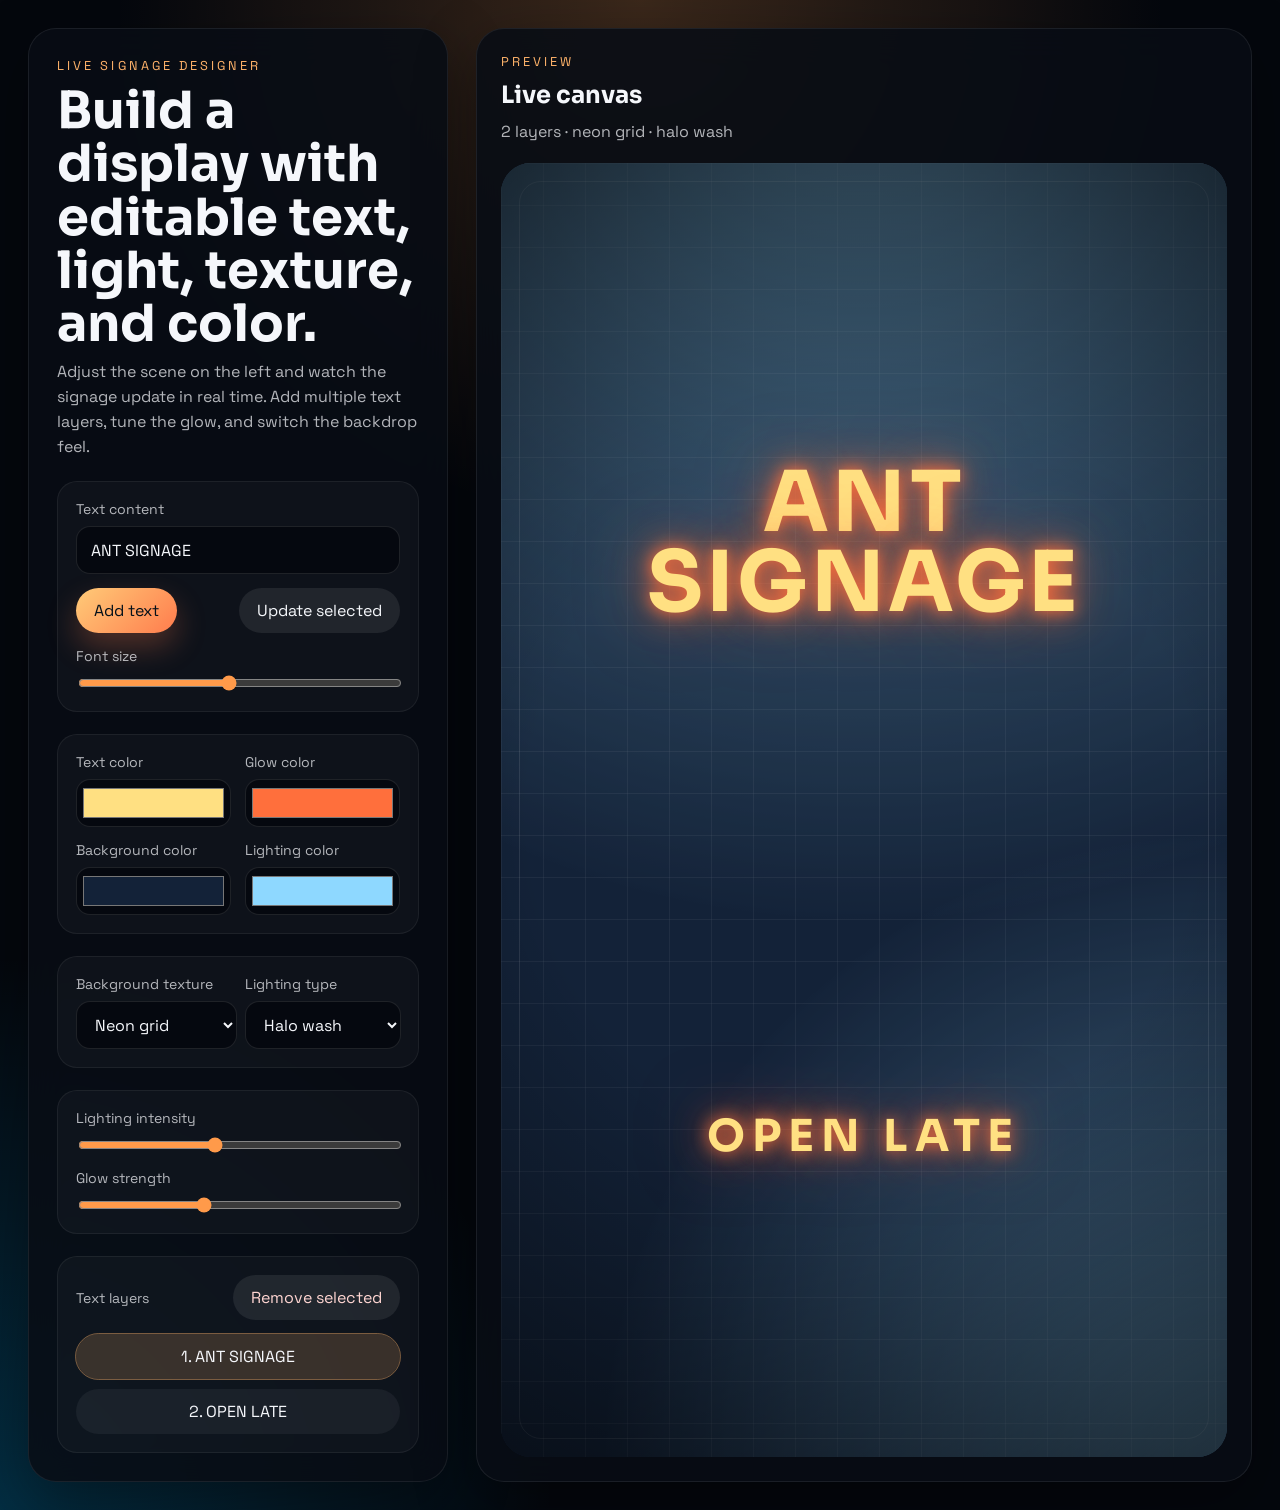
==== index.html @ ca766d98 "Add initial implementation of Ant Signage Studio with HTML, CSS, and JavaScript" ====
<!DOCTYPE html>
<html lang="en">
<head>
  <meta charset="UTF-8">
  <meta name="viewport" content="width=device-width, initial-scale=1.0">
  <title>Ant Signage Studio</title>
  <link rel="preconnect" href="https://fonts.googleapis.com">
  <link rel="preconnect" href="https://fonts.gstatic.com" crossorigin>
  <link href="https://fonts.googleapis.com/css2?family=Space+Grotesk:wght@400;500;700&family=Sora:wght@400;600;700&display=swap" rel="stylesheet">
  <link rel="stylesheet" href="styles.css">
</head>
<body>
  <main class="app-shell">
    <section class="control-panel">
      <div class="panel-copy">
        <p class="eyebrow">Live Signage Designer</p>
        <h1>Build a display with editable text, light, texture, and color.</h1>
        <p class="intro">Adjust the scene on the left and watch the signage update in real time. Add multiple text layers, tune the glow, and switch the backdrop feel.</p>
      </div>

      <div class="control-group">
        <div class="control-row">
          <label for="textInput">Text content</label>
          <input id="textInput" name="textInput" type="text" maxlength="48" placeholder="Enter signage text">
        </div>
        <div class="button-row">
          <button id="addTextButton" type="button">Add text</button>
          <button id="updateTextButton" type="button" class="secondary">Update selected</button>
        </div>
        <div class="control-row">
          <label for="fontSize">Font size</label>
          <input id="fontSize" name="fontSize" type="range" min="32" max="144" value="84">
        </div>
      </div>

      <div class="control-group split-grid">
        <div class="control-row">
          <label for="textColor">Text color</label>
          <input id="textColor" name="textColor" type="color" value="#ffe082">
        </div>
        <div class="control-row">
          <label for="glowColor">Glow color</label>
          <input id="glowColor" name="glowColor" type="color" value="#ff6f3c">
        </div>
        <div class="control-row">
          <label for="bgColor">Background color</label>
          <input id="bgColor" name="bgColor" type="color" value="#132238">
        </div>
        <div class="control-row">
          <label for="lightingColor">Lighting color</label>
          <input id="lightingColor" name="lightingColor" type="color" value="#8ed8ff">
        </div>
      </div>

      <div class="control-group split-grid">
        <div class="control-row">
          <label for="textureSelect">Background texture</label>
          <select id="textureSelect" name="textureSelect">
            <option value="grid">Neon grid</option>
            <option value="brushed">Brushed metal</option>
            <option value="grain">Paper grain</option>
            <option value="velvet">Velvet haze</option>
          </select>
        </div>
        <div class="control-row">
          <label for="lightPreset">Lighting type</label>
          <select id="lightPreset" name="lightPreset">
            <option value="halo">Halo wash</option>
            <option value="spotlight">Spotlight</option>
            <option value="neon">Neon edge</option>
            <option value="sunset">Sunset bloom</option>
          </select>
        </div>
      </div>

      <div class="control-group">
        <div class="control-row">
          <label for="lightingIntensity">Lighting intensity</label>
          <input id="lightingIntensity" name="lightingIntensity" type="range" min="20" max="120" value="62">
        </div>
        <div class="control-row">
          <label for="glowStrength">Glow strength</label>
          <input id="glowStrength" name="glowStrength" type="range" min="10" max="120" value="52">
        </div>
      </div>

      <div class="control-group">
        <div class="list-header">
          <span>Text layers</span>
          <button id="removeTextButton" type="button" class="secondary danger">Remove selected</button>
        </div>
        <ul id="layerList" class="layer-list" aria-label="Text layers"></ul>
      </div>
    </section>

    <section class="preview-shell">
      <div class="stage-meta">
        <div>
          <p class="eyebrow">Preview</p>
          <h2>Live canvas</h2>
        </div>
        <p id="stageSummary" class="summary">1 layer · neon grid · halo wash</p>
      </div>

      <div id="signStage" class="sign-stage texture-grid light-halo">
        <div class="stage-frame"></div>
        <div class="light-pass light-pass-a"></div>
        <div class="light-pass light-pass-b"></div>
        <div id="signTextStack" class="sign-text-stack" aria-live="polite"></div>
      </div>
    </section>
  </main>

  <template id="layerItemTemplate">
    <li class="layer-item">
      <button type="button" class="layer-chip"></button>
    </li>
  </template>

  <script src="script.js"></script>
</body>
</html>
---- styles.css ----
:root {
  color-scheme: dark;
  --panel-bg: rgba(9, 13, 21, 0.88);
  --panel-border: rgba(255, 255, 255, 0.08);
  --stage-bg: #132238;
  --text-color: #ffe082;
  --glow-color: #ff6f3c;
  --lighting-color: #8ed8ff;
  --glow-strength: 52;
  --lighting-intensity: 0.62;
  --font-size: 84px;
  --texture-opacity: 0.3;
}

* {
  box-sizing: border-box;
}

body {
  margin: 0;
  min-height: 100vh;
  font-family: "Space Grotesk", sans-serif;
  background:
    radial-gradient(circle at top, rgba(255, 156, 74, 0.22), transparent 32%),
    radial-gradient(circle at bottom left, rgba(0, 183, 255, 0.22), transparent 28%),
    #04070d;
  color: #f5f7fb;
}

button,
input,
select {
  font: inherit;
}

.app-shell {
  display: grid;
  grid-template-columns: minmax(320px, 420px) minmax(360px, 1fr);
  gap: 28px;
  min-height: 100vh;
  padding: 28px;
}

.control-panel,
.preview-shell {
  position: relative;
  overflow: hidden;
  border: 1px solid var(--panel-border);
  border-radius: 28px;
  background: var(--panel-bg);
  backdrop-filter: blur(18px);
  box-shadow: 0 20px 60px rgba(0, 0, 0, 0.35);
}

.control-panel {
  display: grid;
  gap: 22px;
  padding: 28px;
}

.preview-shell {
  display: grid;
  grid-template-rows: auto 1fr;
  gap: 18px;
  padding: 24px;
}

.panel-copy h1,
.stage-meta h2 {
  margin: 0;
  font-family: "Sora", sans-serif;
}

.panel-copy h1 {
  font-size: clamp(2rem, 4vw, 3.4rem);
  line-height: 1.04;
}

.intro,
.summary {
  margin: 10px 0 0;
  color: rgba(245, 247, 251, 0.72);
  line-height: 1.55;
}

.eyebrow {
  margin: 0 0 10px;
  color: #ffb36a;
  font-size: 0.8rem;
  letter-spacing: 0.24em;
  text-transform: uppercase;
}

.control-group {
  display: grid;
  gap: 14px;
  padding: 18px;
  border: 1px solid rgba(255, 255, 255, 0.06);
  border-radius: 20px;
  background: rgba(255, 255, 255, 0.03);
}

.split-grid {
  grid-template-columns: repeat(2, minmax(0, 1fr));
}

.control-row {
  display: grid;
  gap: 8px;
}

.control-row label,
.list-header span {
  font-size: 0.88rem;
  color: rgba(245, 247, 251, 0.72);
}

input[type="text"],
select {
  height: 48px;
  border: 1px solid rgba(255, 255, 255, 0.1);
  border-radius: 14px;
  padding: 0 14px;
  background: rgba(3, 6, 12, 0.75);
  color: #f5f7fb;
}

input[type="range"] {
  width: 100%;
  accent-color: #ff9a4a;
}

input[type="color"] {
  width: 100%;
  height: 48px;
  border: 1px solid rgba(255, 255, 255, 0.1);
  border-radius: 14px;
  padding: 4px;
  background: rgba(3, 6, 12, 0.75);
}

.button-row,
.list-header {
  display: flex;
  gap: 12px;
  align-items: center;
  justify-content: space-between;
}

button {
  border: 0;
  border-radius: 999px;
  padding: 12px 18px;
  color: #041019;
  background: linear-gradient(135deg, #ffcb78, #ff7c4d);
  cursor: pointer;
  transition: transform 180ms ease, box-shadow 180ms ease, opacity 180ms ease;
  box-shadow: 0 14px 30px rgba(255, 124, 77, 0.28);
}

button:hover {
  transform: translateY(-1px);
}

button.secondary {
  color: #f5f7fb;
  background: rgba(255, 255, 255, 0.08);
  box-shadow: none;
}

button.danger {
  color: #ffd6d2;
}

.layer-list {
  display: grid;
  gap: 10px;
  margin: 0;
  padding: 0;
  list-style: none;
}

.layer-chip {
  width: 100%;
  justify-content: flex-start;
  background: rgba(255, 255, 255, 0.05);
  color: #f5f7fb;
  box-shadow: none;
}

.layer-chip.active {
  background: rgba(255, 179, 106, 0.18);
  outline: 1px solid rgba(255, 179, 106, 0.45);
}

.sign-stage {
  position: relative;
  min-height: 620px;
  overflow: hidden;
  border-radius: 30px;
  background: var(--stage-bg);
  isolation: isolate;
}

.stage-frame,
.light-pass,
.sign-stage::before,
.sign-stage::after {
  position: absolute;
  inset: 0;
  content: "";
}

.stage-frame {
  inset: 18px;
  border: 1px solid rgba(255, 255, 255, 0.1);
  border-radius: 22px;
  pointer-events: none;
}

.sign-stage::before {
  opacity: var(--texture-opacity);
  mix-blend-mode: screen;
}

.sign-stage::after {
  background: radial-gradient(circle at center, transparent 45%, rgba(0, 0, 0, 0.55) 100%);
  pointer-events: none;
}

.light-pass {
  pointer-events: none;
  mix-blend-mode: screen;
  opacity: var(--lighting-intensity);
}

.light-pass-a {
  background: radial-gradient(circle at top, color-mix(in srgb, var(--lighting-color) 78%, transparent), transparent 55%);
}

.light-pass-b {
  background: radial-gradient(circle at bottom right, color-mix(in srgb, var(--lighting-color) 62%, transparent), transparent 42%);
}

.sign-text-stack {
  position: relative;
  z-index: 1;
  display: grid;
  place-items: center;
  gap: 14px;
  min-height: 100%;
  padding: 60px 48px;
  text-align: center;
}

.sign-text {
  max-width: 100%;
  font-family: "Sora", sans-serif;
  font-size: var(--font-size);
  font-weight: 700;
  line-height: 0.95;
  letter-spacing: 0.04em;
  color: var(--text-color);
  text-wrap: balance;
  text-shadow:
    0 0 calc(var(--glow-strength) * 0.3px) color-mix(in srgb, var(--glow-color) 100%, transparent),
    0 0 calc(var(--glow-strength) * 0.7px) color-mix(in srgb, var(--glow-color) 78%, transparent),
    0 0 calc(var(--glow-strength) * 1.4px) color-mix(in srgb, var(--glow-color) 52%, transparent);
  animation: rise-in 500ms ease both;
}

.sign-text.subtle {
  opacity: 0.72;
  font-size: calc(var(--font-size) * 0.52);
  letter-spacing: 0.16em;
}

.texture-grid::before {
  background:
    linear-gradient(rgba(255, 255, 255, 0.16) 1px, transparent 1px),
    linear-gradient(90deg, rgba(255, 255, 255, 0.16) 1px, transparent 1px);
  background-size: 42px 42px;
}

.texture-brushed::before {
  background:
    repeating-linear-gradient(100deg, rgba(255, 255, 255, 0.08) 0 2px, transparent 2px 6px),
    linear-gradient(180deg, rgba(255, 255, 255, 0.2), transparent 40%);
}

.texture-grain::before {
  background:
    radial-gradient(circle at 20% 20%, rgba(255, 255, 255, 0.12) 0 1px, transparent 1px),
    radial-gradient(circle at 70% 30%, rgba(255, 255, 255, 0.08) 0 1px, transparent 1px),
    radial-gradient(circle at 40% 70%, rgba(255, 255, 255, 0.12) 0 1px, transparent 1px);
  background-size: 18px 18px;
}

.texture-velvet::before {
  background:
    radial-gradient(circle at 10% 20%, rgba(255, 255, 255, 0.18), transparent 25%),
    radial-gradient(circle at 80% 25%, rgba(255, 255, 255, 0.14), transparent 32%),
    radial-gradient(circle at 50% 78%, rgba(255, 255, 255, 0.12), transparent 24%);
}

.light-halo .light-pass-a {
  transform: scale(1.2);
}

.light-spotlight .light-pass-a {
  background: radial-gradient(circle at 50% 18%, color-mix(in srgb, var(--lighting-color) 92%, transparent), transparent 38%);
}

.light-spotlight .light-pass-b {
  background: radial-gradient(circle at 50% 85%, rgba(255, 255, 255, 0.12), transparent 32%);
}

.light-neon .light-pass-a {
  background: linear-gradient(180deg, color-mix(in srgb, var(--lighting-color) 62%, transparent), transparent 26%);
}

.light-neon .light-pass-b {
  background: linear-gradient(90deg, transparent, color-mix(in srgb, var(--lighting-color) 42%, transparent), transparent);
}

.light-sunset .light-pass-a {
  background: radial-gradient(circle at 20% 15%, rgba(255, 173, 110, 0.9), transparent 35%);
}

.light-sunset .light-pass-b {
  background: radial-gradient(circle at 78% 80%, rgba(255, 114, 74, 0.85), transparent 36%);
}

@keyframes rise-in {
  from {
    opacity: 0;
    transform: translateY(16px) scale(0.98);
  }

  to {
    opacity: 1;
    transform: translateY(0) scale(1);
  }
}

@media (max-width: 980px) {
  .app-shell {
    grid-template-columns: 1fr;
  }

  .sign-stage {
    min-height: 460px;
  }
}

@media (max-width: 640px) {
  .app-shell {
    padding: 16px;
  }

  .control-panel,
  .preview-shell {
    border-radius: 22px;
    padding: 18px;
  }

  .split-grid {
    grid-template-columns: 1fr;
  }

  .button-row,
  .list-header {
    flex-direction: column;
    align-items: stretch;
  }

  .sign-text-stack {
    padding: 40px 24px;
  }
}
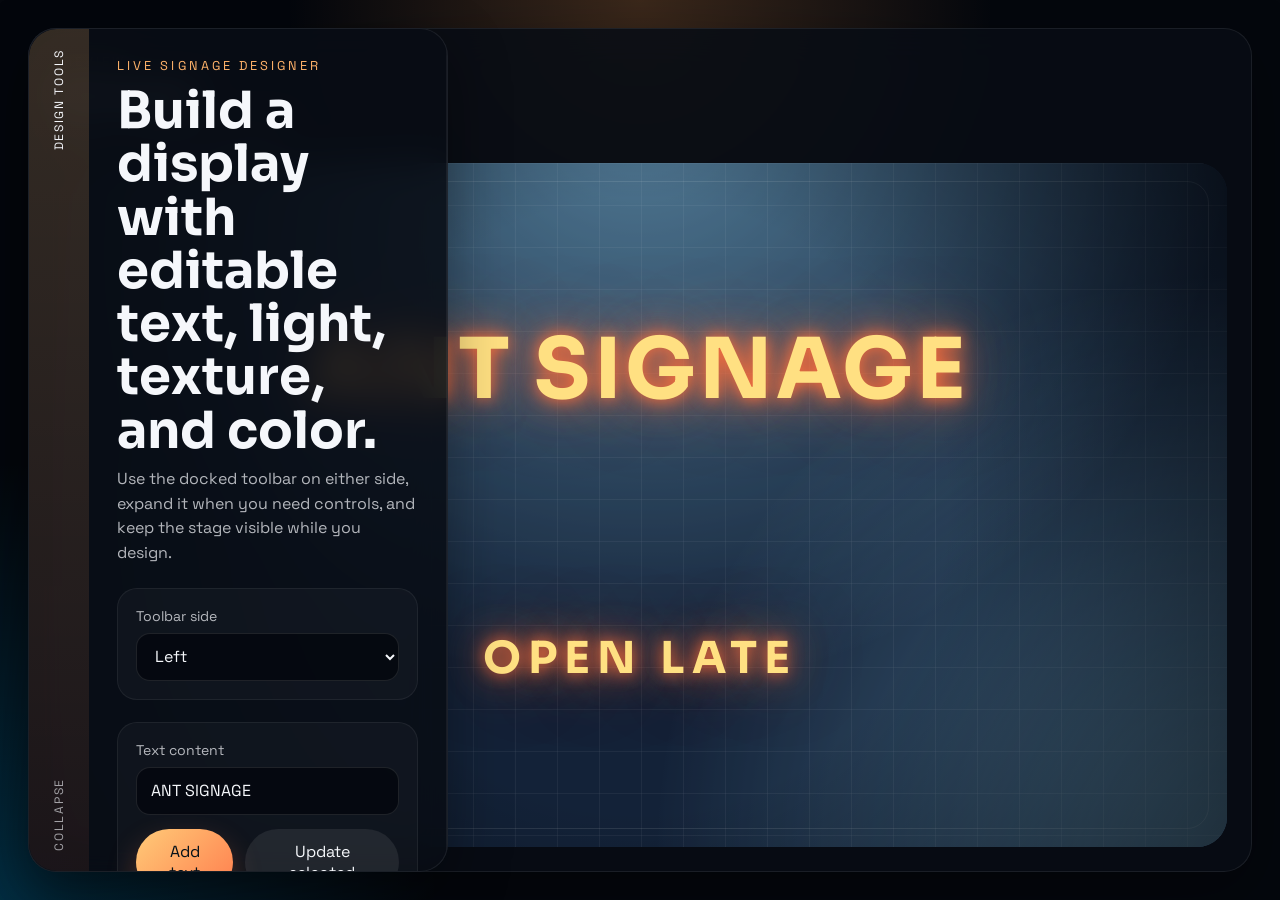
==== commit 1dde557c: "Refactor toolbar layout and functionality for improved design experience" ====
--- a/index.html
+++ b/index.html
@@ -11,87 +11,104 @@
 </head>
 <body>
   <main class="app-shell">
-    <section class="control-panel">
-      <div class="panel-copy">
-        <p class="eyebrow">Live Signage Designer</p>
-        <h1>Build a display with editable text, light, texture, and color.</h1>
-        <p class="intro">Adjust the scene on the left and watch the signage update in real time. Add multiple text layers, tune the glow, and switch the backdrop feel.</p>
-      </div>
+    <aside id="toolbar" class="toolbar toolbar-left is-expanded" aria-label="Design toolbar">
+      <button id="toolbarToggle" class="toolbar-handle" type="button" aria-expanded="true" aria-controls="toolbarContent">
+        <span class="toolbar-handle-title">Design tools</span>
+        <span id="toolbarToggleIcon" class="toolbar-handle-icon">Collapse</span>
+      </button>
 
-      <div class="control-group">
-        <div class="control-row">
-          <label for="textInput">Text content</label>
-          <input id="textInput" name="textInput" type="text" maxlength="48" placeholder="Enter signage text">
+      <section id="toolbarContent" class="toolbar-content">
+        <div class="panel-copy">
+          <p class="eyebrow">Live Signage Designer</p>
+          <h1>Build a display with editable text, light, texture, and color.</h1>
+          <p class="intro">Use the docked toolbar on either side, expand it when you need controls, and keep the stage visible while you design.</p>
         </div>
-        <div class="button-row">
-          <button id="addTextButton" type="button">Add text</button>
-          <button id="updateTextButton" type="button" class="secondary">Update selected</button>
+
+        <div class="control-group compact-grid">
+          <div class="control-row">
+            <label for="toolbarSide">Toolbar side</label>
+            <select id="toolbarSide" name="toolbarSide">
+              <option value="left">Left</option>
+              <option value="right">Right</option>
+            </select>
+          </div>
         </div>
-        <div class="control-row">
-          <label for="fontSize">Font size</label>
-          <input id="fontSize" name="fontSize" type="range" min="32" max="144" value="84">
+
+        <div class="control-group">
+          <div class="control-row">
+            <label for="textInput">Text content</label>
+            <input id="textInput" name="textInput" type="text" maxlength="48" placeholder="Enter signage text">
+          </div>
+          <div class="button-row">
+            <button id="addTextButton" type="button">Add text</button>
+            <button id="updateTextButton" type="button" class="secondary">Update selected</button>
+          </div>
+          <div class="control-row">
+            <label for="fontSize">Font size</label>
+            <input id="fontSize" name="fontSize" type="range" min="32" max="144" value="84">
+          </div>
         </div>
-      </div>
 
-      <div class="control-group split-grid">
-        <div class="control-row">
-          <label for="textColor">Text color</label>
-          <input id="textColor" name="textColor" type="color" value="#ffe082">
+        <div class="control-group split-grid">
+          <div class="control-row">
+            <label for="textColor">Text color</label>
+            <input id="textColor" name="textColor" type="color" value="#ffe082">
+          </div>
+          <div class="control-row">
+            <label for="glowColor">Glow color</label>
+            <input id="glowColor" name="glowColor" type="color" value="#ff6f3c">
+          </div>
+          <div class="control-row">
+            <label for="bgColor">Background color</label>
+            <input id="bgColor" name="bgColor" type="color" value="#132238">
+          </div>
+          <div class="control-row">
+            <label for="lightingColor">Lighting color</label>
+            <input id="lightingColor" name="lightingColor" type="color" value="#8ed8ff">
+          </div>
         </div>
-        <div class="control-row">
-          <label for="glowColor">Glow color</label>
-          <input id="glowColor" name="glowColor" type="color" value="#ff6f3c">
+
+        <div class="control-group split-grid">
+          <div class="control-row">
+            <label for="textureSelect">Background texture</label>
+            <select id="textureSelect" name="textureSelect">
+              <option value="grid">Neon grid</option>
+              <option value="brushed">Brushed metal</option>
+              <option value="grain">Paper grain</option>
+              <option value="velvet">Velvet haze</option>
+            </select>
+          </div>
+          <div class="control-row">
+            <label for="lightPreset">Lighting type</label>
+            <select id="lightPreset" name="lightPreset">
+              <option value="halo">Halo wash</option>
+              <option value="spotlight">Spotlight</option>
+              <option value="neon">Neon edge</option>
+              <option value="sunset">Sunset bloom</option>
+            </select>
+          </div>
         </div>
-        <div class="control-row">
-          <label for="bgColor">Background color</label>
-          <input id="bgColor" name="bgColor" type="color" value="#132238">
+
+        <div class="control-group">
+          <div class="control-row">
+            <label for="lightingIntensity">Lighting intensity</label>
+            <input id="lightingIntensity" name="lightingIntensity" type="range" min="20" max="120" value="62">
+          </div>
+          <div class="control-row">
+            <label for="glowStrength">Glow strength</label>
+            <input id="glowStrength" name="glowStrength" type="range" min="10" max="120" value="52">
+          </div>
         </div>
-        <div class="control-row">
-          <label for="lightingColor">Lighting color</label>
-          <input id="lightingColor" name="lightingColor" type="color" value="#8ed8ff">
+
+        <div class="control-group">
+          <div class="list-header">
+            <span>Text layers</span>
+            <button id="removeTextButton" type="button" class="secondary danger">Remove selected</button>
+          </div>
+          <ul id="layerList" class="layer-list" aria-label="Text layers"></ul>
         </div>
-      </div>
-
-      <div class="control-group split-grid">
-        <div class="control-row">
-          <label for="textureSelect">Background texture</label>
-          <select id="textureSelect" name="textureSelect">
-            <option value="grid">Neon grid</option>
-            <option value="brushed">Brushed metal</option>
-            <option value="grain">Paper grain</option>
-            <option value="velvet">Velvet haze</option>
-          </select>
-        </div>
-        <div class="control-row">
-          <label for="lightPreset">Lighting type</label>
-          <select id="lightPreset" name="lightPreset">
-            <option value="halo">Halo wash</option>
-            <option value="spotlight">Spotlight</option>
-            <option value="neon">Neon edge</option>
-            <option value="sunset">Sunset bloom</option>
-          </select>
-        </div>
-      </div>
-
-      <div class="control-group">
-        <div class="control-row">
-          <label for="lightingIntensity">Lighting intensity</label>
-          <input id="lightingIntensity" name="lightingIntensity" type="range" min="20" max="120" value="62">
-        </div>
-        <div class="control-row">
-          <label for="glowStrength">Glow strength</label>
-          <input id="glowStrength" name="glowStrength" type="range" min="10" max="120" value="52">
-        </div>
-      </div>
-
-      <div class="control-group">
-        <div class="list-header">
-          <span>Text layers</span>
-          <button id="removeTextButton" type="button" class="secondary danger">Remove selected</button>
-        </div>
-        <ul id="layerList" class="layer-list" aria-label="Text layers"></ul>
-      </div>
-    </section>
+      </section>
+    </aside>
 
     <section class="preview-shell">
       <div class="stage-meta">
--- a/styles.css
+++ b/styles.css
@@ -34,14 +34,12 @@
 }
 
 .app-shell {
-  display: grid;
-  grid-template-columns: minmax(320px, 420px) minmax(360px, 1fr);
-  gap: 28px;
+  position: relative;
   min-height: 100vh;
   padding: 28px;
 }
 
-.control-panel,
+.toolbar,
 .preview-shell {
   position: relative;
   overflow: hidden;
@@ -52,16 +50,107 @@
   box-shadow: 0 20px 60px rgba(0, 0, 0, 0.35);
 }
 
-.control-panel {
+.toolbar {
+  position: absolute;
+  top: 28px;
+  bottom: 28px;
+  z-index: 3;
+  display: flex;
+  gap: 0;
+  width: min(420px, calc(100vw - 56px));
+  transition: transform 220ms ease, width 220ms ease;
+}
+
+.toolbar-left {
+  left: 28px;
+}
+
+.toolbar-right {
+  right: 28px;
+  flex-direction: row-reverse;
+}
+
+.toolbar-content {
+  width: min(360px, calc(100vw - 130px));
+  height: 100%;
+  overflow: auto;
   display: grid;
   gap: 22px;
   padding: 28px;
+  border-left: 1px solid rgba(255, 255, 255, 0.06);
+}
+
+.toolbar-left .toolbar-content {
+  border-left: 0;
+  border-right: 1px solid rgba(255, 255, 255, 0.06);
+}
+
+.toolbar-handle {
+  width: 60px;
+  min-width: 60px;
+  padding: 20px 10px;
+  display: flex;
+  flex-direction: column;
+  align-items: center;
+  justify-content: space-between;
+  gap: 14px;
+  border-radius: 0;
+  color: #f5f7fb;
+  background: linear-gradient(180deg, rgba(255, 185, 107, 0.18), rgba(255, 124, 77, 0.08));
+  box-shadow: none;
+}
+
+.toolbar-left .toolbar-handle {
+  border-radius: 28px 0 0 28px;
+}
+
+.toolbar-right .toolbar-handle {
+  border-radius: 0 28px 28px 0;
+}
+
+.toolbar-handle:hover {
+  transform: none;
+}
+
+.toolbar-handle-title,
+.toolbar-handle-icon {
+  writing-mode: vertical-rl;
+  transform: rotate(180deg);
+  letter-spacing: 0.14em;
+  text-transform: uppercase;
+  font-size: 0.76rem;
+}
+
+.toolbar-handle-icon {
+  color: rgba(245, 247, 251, 0.62);
+}
+
+.toolbar:not(.is-expanded) {
+  width: 60px;
+}
+
+.toolbar:not(.is-expanded) .toolbar-content {
+  opacity: 0;
+  pointer-events: none;
+}
+
+.toolbar:not(.is-expanded).toolbar-left {
+  transform: translateX(calc(-100% + 60px));
+}
+
+.toolbar:not(.is-expanded).toolbar-right {
+  transform: translateX(calc(100% - 60px));
+}
+
+.compact-grid {
+  grid-template-columns: 1fr;
 }
 
 .preview-shell {
   display: grid;
   grid-template-rows: auto 1fr;
   gap: 18px;
+  min-height: calc(100vh - 56px);
   padding: 24px;
 }
 
@@ -345,22 +434,69 @@
 
 @media (max-width: 980px) {
   .app-shell {
-    grid-template-columns: 1fr;
+    padding-top: 94px;
   }
 
   .sign-stage {
     min-height: 460px;
+  }
+
+  .toolbar {
+    top: 16px;
+    bottom: auto;
+    left: 16px;
+    right: 16px;
+    width: auto;
+    max-height: min(70vh, 760px);
+  }
+
+  .toolbar-right,
+  .toolbar-left {
+    flex-direction: column;
+  }
+
+  .toolbar-content,
+  .toolbar-left .toolbar-content {
+    width: 100%;
+    border-right: 0;
+    border-left: 0;
+    border-top: 1px solid rgba(255, 255, 255, 0.06);
+  }
+
+  .toolbar-handle,
+  .toolbar-left .toolbar-handle,
+  .toolbar-right .toolbar-handle {
+    width: 100%;
+    min-width: 0;
+    flex-direction: row;
+    border-radius: 28px 28px 0 0;
+  }
+
+  .toolbar-handle-title,
+  .toolbar-handle-icon {
+    writing-mode: initial;
+    transform: none;
+  }
+
+  .toolbar:not(.is-expanded) {
+    width: auto;
+    transform: translateY(calc(-100% + 64px));
   }
 }
 
 @media (max-width: 640px) {
   .app-shell {
     padding: 16px;
-  }
-
-  .control-panel,
+    padding-top: 86px;
+  }
+
+  .toolbar,
   .preview-shell {
     border-radius: 22px;
+  }
+
+  .toolbar-content,
+  .preview-shell {
     padding: 18px;
   }
 
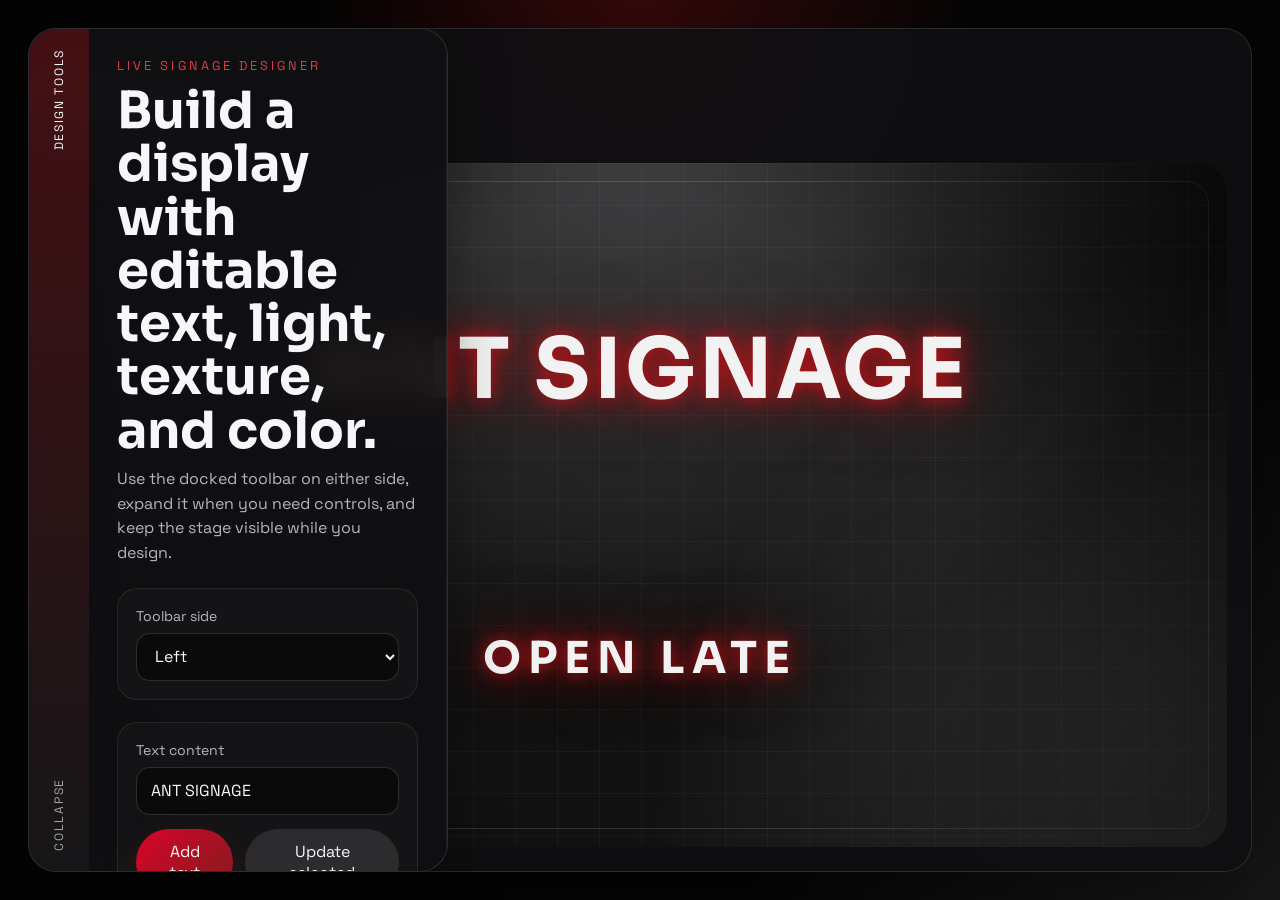
==== commit e22bb93d: "Update color scheme and styles for improved visual consistency" ====
--- a/index.html
+++ b/index.html
@@ -52,19 +52,19 @@
         <div class="control-group split-grid">
           <div class="control-row">
             <label for="textColor">Text color</label>
-            <input id="textColor" name="textColor" type="color" value="#ffe082">
+            <input id="textColor" name="textColor" type="color" value="#f2f2f2">
           </div>
           <div class="control-row">
             <label for="glowColor">Glow color</label>
-            <input id="glowColor" name="glowColor" type="color" value="#ff6f3c">
+            <input id="glowColor" name="glowColor" type="color" value="#b31217">
           </div>
           <div class="control-row">
             <label for="bgColor">Background color</label>
-            <input id="bgColor" name="bgColor" type="color" value="#132238">
+            <input id="bgColor" name="bgColor" type="color" value="#121212">
           </div>
           <div class="control-row">
             <label for="lightingColor">Lighting color</label>
-            <input id="lightingColor" name="lightingColor" type="color" value="#8ed8ff">
+            <input id="lightingColor" name="lightingColor" type="color" value="#6e6e73">
           </div>
         </div>
 
--- a/styles.css
+++ b/styles.css
@@ -1,15 +1,15 @@
 :root {
   color-scheme: dark;
-  --panel-bg: rgba(9, 13, 21, 0.88);
-  --panel-border: rgba(255, 255, 255, 0.08);
-  --stage-bg: #132238;
-  --text-color: #ffe082;
-  --glow-color: #ff6f3c;
-  --lighting-color: #8ed8ff;
+  --panel-bg: rgba(16, 16, 18, 0.92);
+  --panel-border: rgba(255, 255, 255, 0.12);
+  --stage-bg: #121212;
+  --text-color: #f2f2f2;
+  --glow-color: #b31217;
+  --lighting-color: #6e6e73;
   --glow-strength: 52;
   --lighting-intensity: 0.62;
   --font-size: 84px;
-  --texture-opacity: 0.3;
+  --texture-opacity: 0.22;
 }
 
 * {
@@ -21,9 +21,9 @@
   min-height: 100vh;
   font-family: "Space Grotesk", sans-serif;
   background:
-    radial-gradient(circle at top, rgba(255, 156, 74, 0.22), transparent 32%),
-    radial-gradient(circle at bottom left, rgba(0, 183, 255, 0.22), transparent 28%),
-    #04070d;
+    radial-gradient(circle at top, rgba(179, 18, 23, 0.28), transparent 30%),
+    radial-gradient(circle at bottom right, rgba(88, 88, 92, 0.22), transparent 34%),
+    #050505;
   color: #f5f7fb;
 }
 
@@ -96,7 +96,7 @@
   gap: 14px;
   border-radius: 0;
   color: #f5f7fb;
-  background: linear-gradient(180deg, rgba(255, 185, 107, 0.18), rgba(255, 124, 77, 0.08));
+  background: linear-gradient(180deg, rgba(179, 18, 23, 0.32), rgba(58, 58, 60, 0.18));
   box-shadow: none;
 }
 
@@ -174,7 +174,7 @@
 
 .eyebrow {
   margin: 0 0 10px;
-  color: #ffb36a;
+  color: #d64045;
   font-size: 0.8rem;
   letter-spacing: 0.24em;
   text-transform: uppercase;
@@ -184,9 +184,9 @@
   display: grid;
   gap: 14px;
   padding: 18px;
-  border: 1px solid rgba(255, 255, 255, 0.06);
+  border: 1px solid rgba(255, 255, 255, 0.08);
   border-radius: 20px;
-  background: rgba(255, 255, 255, 0.03);
+  background: rgba(255, 255, 255, 0.025);
 }
 
 .split-grid {
@@ -207,25 +207,25 @@
 input[type="text"],
 select {
   height: 48px;
-  border: 1px solid rgba(255, 255, 255, 0.1);
+  border: 1px solid rgba(255, 255, 255, 0.14);
   border-radius: 14px;
   padding: 0 14px;
-  background: rgba(3, 6, 12, 0.75);
+  background: rgba(10, 10, 11, 0.92);
   color: #f5f7fb;
 }
 
 input[type="range"] {
   width: 100%;
-  accent-color: #ff9a4a;
+  accent-color: #c1121f;
 }
 
 input[type="color"] {
   width: 100%;
   height: 48px;
-  border: 1px solid rgba(255, 255, 255, 0.1);
+  border: 1px solid rgba(255, 255, 255, 0.14);
   border-radius: 14px;
   padding: 4px;
-  background: rgba(3, 6, 12, 0.75);
+  background: rgba(10, 10, 11, 0.92);
 }
 
 .button-row,
@@ -240,11 +240,11 @@
   border: 0;
   border-radius: 999px;
   padding: 12px 18px;
-  color: #041019;
-  background: linear-gradient(135deg, #ffcb78, #ff7c4d);
+  color: #f8f8f8;
+  background: linear-gradient(135deg, #d90429, #7f1d1d);
   cursor: pointer;
   transition: transform 180ms ease, box-shadow 180ms ease, opacity 180ms ease;
-  box-shadow: 0 14px 30px rgba(255, 124, 77, 0.28);
+  box-shadow: 0 14px 30px rgba(127, 29, 29, 0.34);
 }
 
 button:hover {
@@ -253,7 +253,7 @@
 
 button.secondary {
   color: #f5f7fb;
-  background: rgba(255, 255, 255, 0.08);
+  background: rgba(255, 255, 255, 0.1);
   box-shadow: none;
 }
 
@@ -278,8 +278,8 @@
 }
 
 .layer-chip.active {
-  background: rgba(255, 179, 106, 0.18);
-  outline: 1px solid rgba(255, 179, 106, 0.45);
+  background: rgba(179, 18, 23, 0.18);
+  outline: 1px solid rgba(217, 4, 41, 0.5);
 }
 
 .sign-stage {
@@ -302,7 +302,7 @@
 
 .stage-frame {
   inset: 18px;
-  border: 1px solid rgba(255, 255, 255, 0.1);
+  border: 1px solid rgba(255, 255, 255, 0.14);
   border-radius: 22px;
   pointer-events: none;
 }
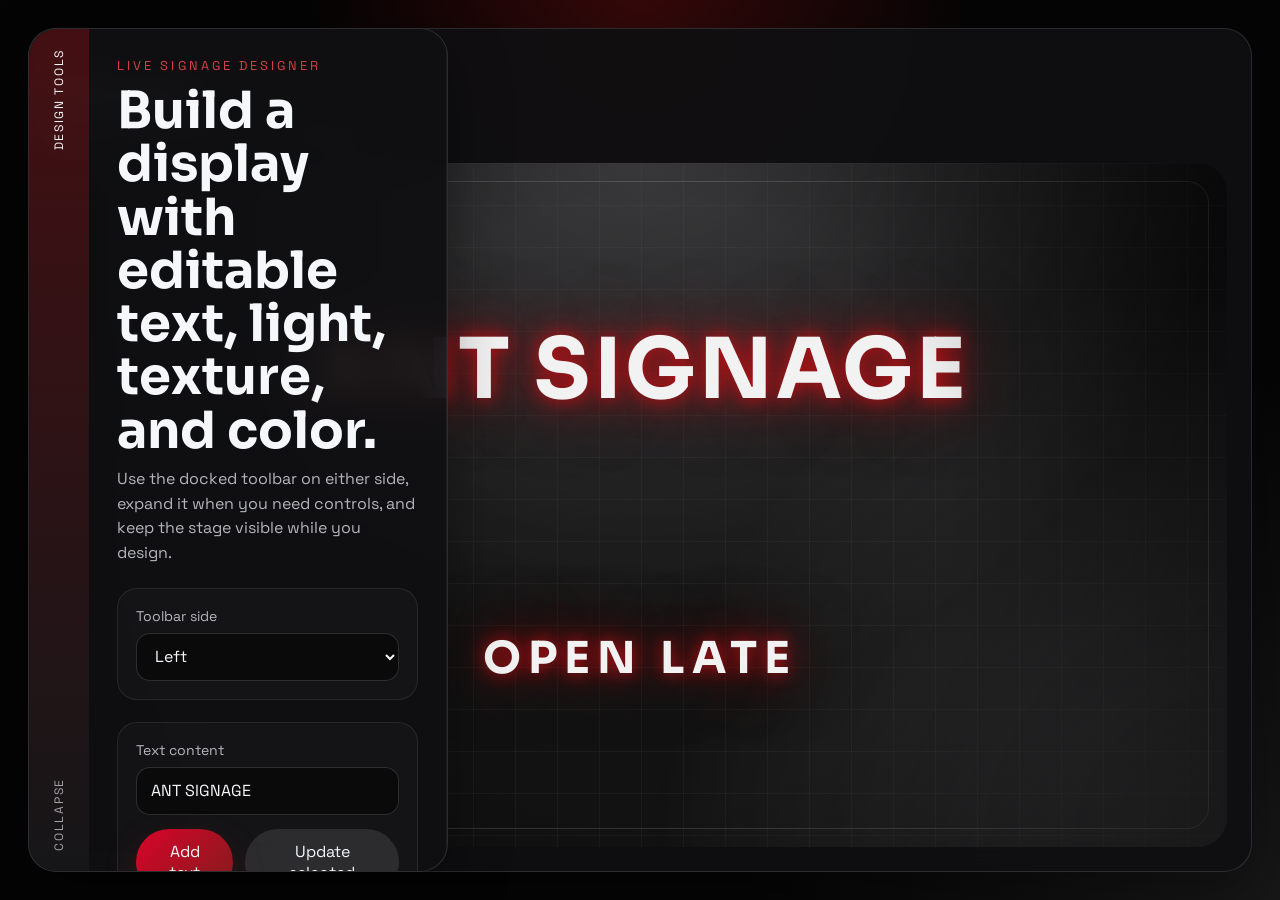
==== commit 6fdd8679: "Add zoom controls and functionality to the Ant Signage Studio" ====
--- a/index.html
+++ b/index.html
@@ -101,6 +101,22 @@
         </div>
 
         <div class="control-group">
+          <div class="list-header zoom-header">
+            <span>Signage zoom</span>
+            <strong id="zoomValue" class="zoom-value">100%</strong>
+          </div>
+          <div class="button-row zoom-actions">
+            <button id="zoomOutButton" type="button" class="secondary">Zoom out</button>
+            <button id="zoomResetButton" type="button" class="secondary">Reset</button>
+            <button id="zoomInButton" type="button">Zoom in</button>
+          </div>
+          <div class="control-row">
+            <label for="zoomSlider">Preview scale</label>
+            <input id="zoomSlider" name="zoomSlider" type="range" min="50" max="200" value="100">
+          </div>
+        </div>
+
+        <div class="control-group">
           <div class="list-header">
             <span>Text layers</span>
             <button id="removeTextButton" type="button" class="secondary danger">Remove selected</button>
@@ -120,10 +136,12 @@
       </div>
 
       <div id="signStage" class="sign-stage texture-grid light-halo">
-        <div class="stage-frame"></div>
-        <div class="light-pass light-pass-a"></div>
-        <div class="light-pass light-pass-b"></div>
-        <div id="signTextStack" class="sign-text-stack" aria-live="polite"></div>
+        <div id="stageViewport" class="stage-viewport">
+          <div class="stage-frame"></div>
+          <div class="light-pass light-pass-a"></div>
+          <div class="light-pass light-pass-b"></div>
+          <div id="signTextStack" class="sign-text-stack" aria-live="polite"></div>
+        </div>
       </div>
     </section>
   </main>
--- a/styles.css
+++ b/styles.css
@@ -10,6 +10,7 @@
   --lighting-intensity: 0.62;
   --font-size: 84px;
   --texture-opacity: 0.22;
+  --stage-scale: 1;
 }
 
 * {
@@ -282,6 +283,20 @@
   outline: 1px solid rgba(217, 4, 41, 0.5);
 }
 
+.zoom-header {
+  align-items: baseline;
+}
+
+.zoom-value {
+  color: #f5f7fb;
+  font-size: 0.9rem;
+  letter-spacing: 0.08em;
+}
+
+.zoom-actions button {
+  flex: 1;
+}
+
 .sign-stage {
   position: relative;
   min-height: 620px;
@@ -289,6 +304,14 @@
   border-radius: 30px;
   background: var(--stage-bg);
   isolation: isolate;
+}
+
+.stage-viewport {
+  position: absolute;
+  inset: 0;
+  transform: scale(var(--stage-scale));
+  transform-origin: center center;
+  transition: transform 180ms ease;
 }
 
 .stage-frame,
@@ -510,6 +533,10 @@
     align-items: stretch;
   }
 
+  .zoom-header {
+    align-items: stretch;
+  }
+
   .sign-text-stack {
     padding: 40px 24px;
   }
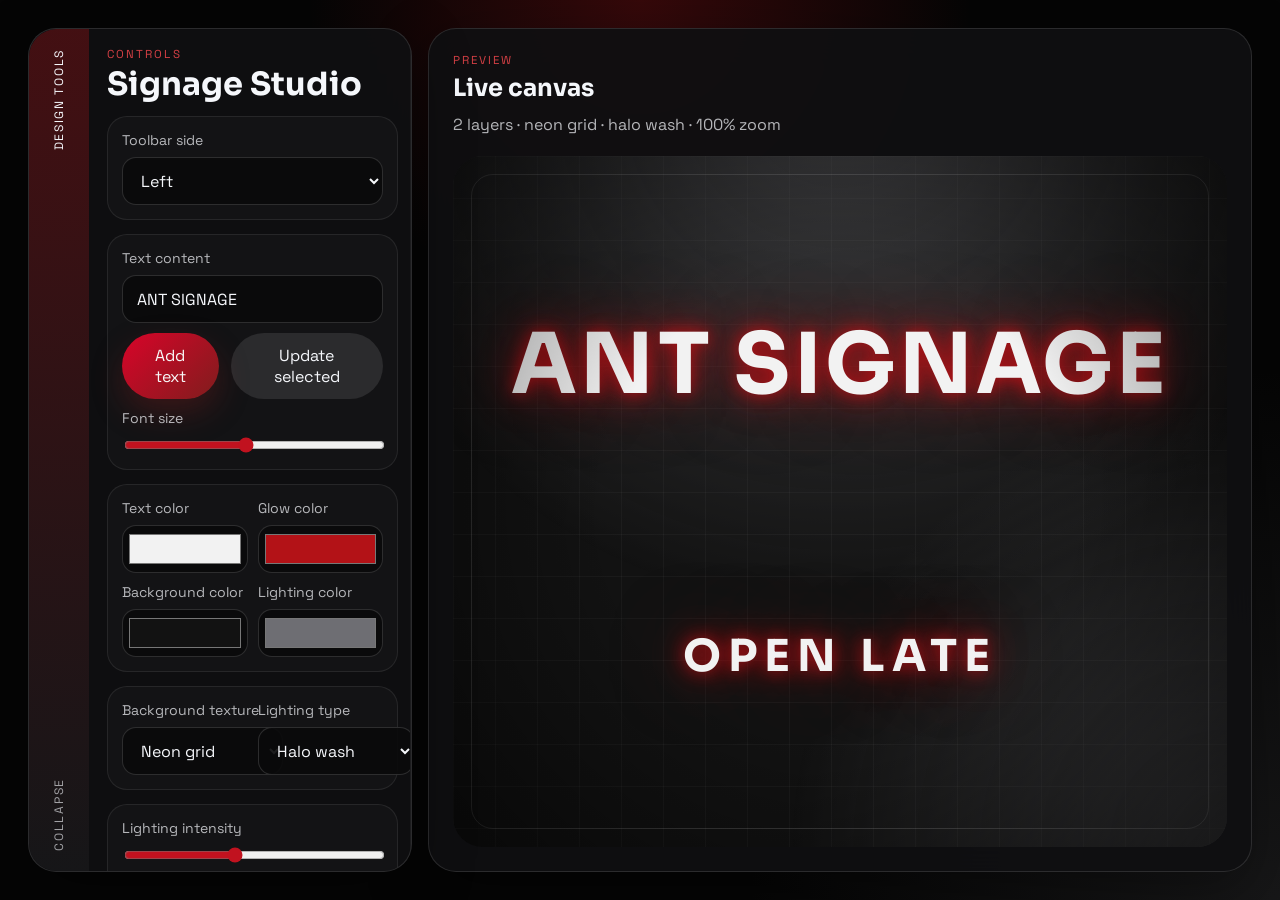
==== commit 28333d1c: "Refactor toolbar content and styles for improved clarity and aesthetics" ====
--- a/index.html
+++ b/index.html
@@ -19,9 +19,8 @@
 
       <section id="toolbarContent" class="toolbar-content">
         <div class="panel-copy">
-          <p class="eyebrow">Live Signage Designer</p>
-          <h1>Build a display with editable text, light, texture, and color.</h1>
-          <p class="intro">Use the docked toolbar on either side, expand it when you need controls, and keep the stage visible while you design.</p>
+          <p class="eyebrow">Controls</p>
+          <h1>Signage Studio</h1>
         </div>
 
         <div class="control-group compact-grid">
--- a/styles.css
+++ b/styles.css
@@ -11,6 +11,9 @@
   --font-size: 84px;
   --texture-opacity: 0.22;
   --stage-scale: 1;
+  --toolbar-offset-top: 0px;
+  --toolbar-offset-left: 0px;
+  --toolbar-offset-right: 0px;
 }
 
 * {
@@ -58,7 +61,7 @@
   z-index: 3;
   display: flex;
   gap: 0;
-  width: min(420px, calc(100vw - 56px));
+  width: clamp(280px, 30vw, 420px);
   transition: transform 220ms ease, width 220ms ease;
 }
 
@@ -72,13 +75,19 @@
 }
 
 .toolbar-content {
-  width: min(360px, calc(100vw - 130px));
+  width: calc(100% - 60px);
+  min-width: 0;
   height: 100%;
   overflow: auto;
   display: grid;
-  gap: 22px;
-  padding: 28px;
+  gap: 14px;
+  padding: 18px;
   border-left: 1px solid rgba(255, 255, 255, 0.06);
+  scrollbar-width: none;
+}
+
+.toolbar-content::-webkit-scrollbar {
+  display: none;
 }
 
 .toolbar-left .toolbar-content {
@@ -153,6 +162,10 @@
   gap: 18px;
   min-height: calc(100vh - 56px);
   padding: 24px;
+  margin-top: var(--toolbar-offset-top);
+  margin-left: var(--toolbar-offset-left);
+  margin-right: var(--toolbar-offset-right);
+  transition: margin 220ms ease;
 }
 
 .panel-copy h1,
@@ -162,8 +175,8 @@
 }
 
 .panel-copy h1 {
-  font-size: clamp(2rem, 4vw, 3.4rem);
-  line-height: 1.04;
+  font-size: clamp(1.5rem, 3vw, 2rem);
+  line-height: 1.1;
 }
 
 .intro,
@@ -174,17 +187,17 @@
 }
 
 .eyebrow {
-  margin: 0 0 10px;
+  margin: 0 0 6px;
   color: #d64045;
-  font-size: 0.8rem;
-  letter-spacing: 0.24em;
+  font-size: 0.72rem;
+  letter-spacing: 0.18em;
   text-transform: uppercase;
 }
 
 .control-group {
   display: grid;
-  gap: 14px;
-  padding: 18px;
+  gap: 10px;
+  padding: 14px;
   border: 1px solid rgba(255, 255, 255, 0.08);
   border-radius: 20px;
   background: rgba(255, 255, 255, 0.025);
@@ -455,9 +468,15 @@
   }
 }
 
-@media (max-width: 980px) {
+@media (max-width: 760px) {
   .app-shell {
-    padding-top: 94px;
+    padding-top: 16px;
+  }
+
+  .preview-shell {
+    margin-top: var(--toolbar-offset-top);
+    margin-left: 0;
+    margin-right: 0;
   }
 
   .sign-stage {
@@ -510,7 +529,12 @@
 @media (max-width: 640px) {
   .app-shell {
     padding: 16px;
-    padding-top: 86px;
+  }
+
+  .preview-shell {
+    margin-top: var(--toolbar-offset-top);
+    margin-left: 0;
+    margin-right: 0;
   }
 
   .toolbar,
